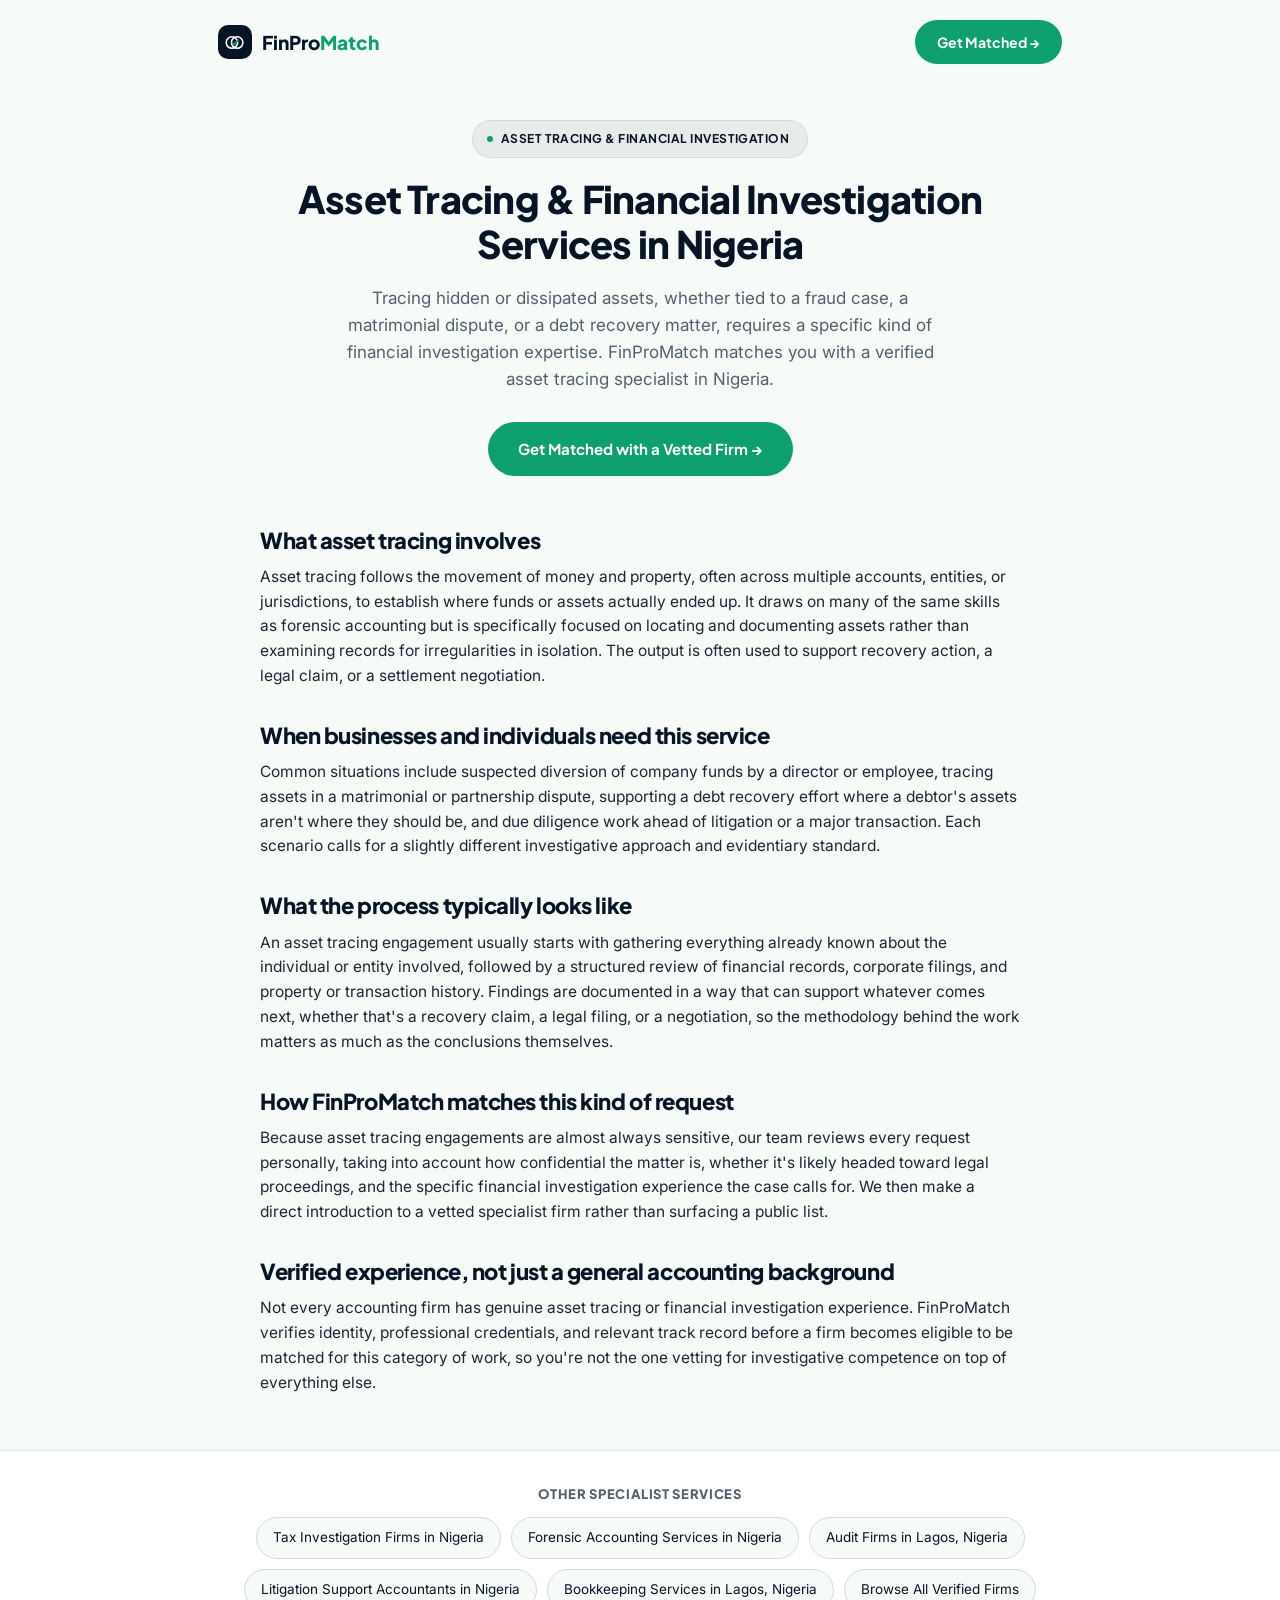
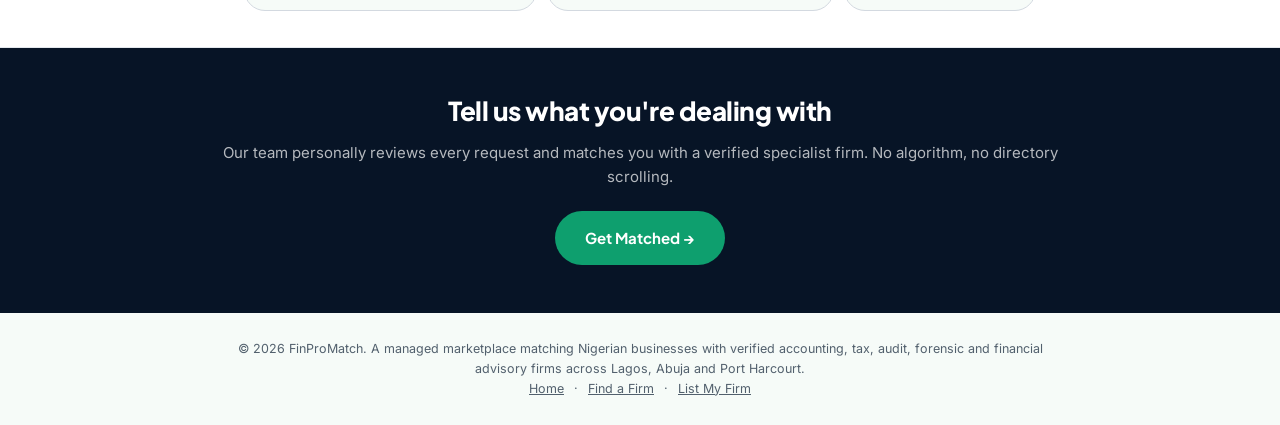
==== asset-tracing-nigeria.html @ 742165a4 "a" ====
<!DOCTYPE html>
<html lang="en">
<head>
<meta charset="UTF-8">
<meta name="viewport" content="width=device-width, initial-scale=1.0">
<title>Asset Tracing Services in Nigeria | FinProMatch</title>
<meta name="description" content="Need asset tracing or financial investigation services in Nigeria? Get matched with a verified specialist firm experienced in tracing hidden or dissipated assets.">
<meta property="og:title" content="Asset Tracing Services in Nigeria | FinProMatch">
<meta property="og:description" content="Need asset tracing or financial investigation services in Nigeria? Get matched with a verified specialist firm experienced in tracing hidden or dissipated assets.">
<meta property="og:type" content="website">
<meta property="og:locale" content="en_NG">
<link rel="canonical" href="https://finpromatch.vercel.app/asset-tracing-nigeria">
<link rel="stylesheet" href="/landing.css">
<link href="https://fonts.googleapis.com/css2?family=Inter:wght@400;500;600;700&family=Plus+Jakarta+Sans:wght@700;800&display=swap" rel="stylesheet">
</head>
<body>

<nav class="lp-nav">
  <div class="container">
    <a href="/" class="lp-brand">
      <div class="lp-brand-mark"><svg viewBox="0 0 48 48" fill="none" xmlns="http://www.w3.org/2000/svg">
  <circle cx="18" cy="24" r="13" stroke="#fff" stroke-width="3.6"/>
  <circle cx="30" cy="24" r="13" stroke="#fff" stroke-width="3.6"/>
  <path d="M19 24.5l4 4.2 9-10" stroke="#0E9F6E" stroke-width="3.8" stroke-linecap="round" stroke-linejoin="round"/>
</svg></div>
      <div class="lp-brand-name">FinPro<span>Match</span></div>
    </a>
    <a href="/#client" class="lp-nav-cta">Get Matched →</a>
  </div>
</nav>

<div class="lp-hero">
  <div class="container">
    <span class="lp-eyebrow">Asset Tracing & Financial Investigation</span>
    <h1>Asset Tracing & Financial Investigation Services in Nigeria</h1>
    <p class="lede">Tracing hidden or dissipated assets, whether tied to a fraud case, a matrimonial dispute, or a debt recovery matter, requires a specific kind of financial investigation expertise. FinProMatch matches you with a verified asset tracing specialist in Nigeria.</p>
    <div class="lp-hero-ctas">
      <a href="/#client" class="lp-btn">Get Matched with a Vetted Firm →</a>
    </div>
  </div>
</div>

<div class="lp-content">
<h2>What asset tracing involves</h2>
<p>Asset tracing follows the movement of money and property, often across multiple accounts, entities, or jurisdictions, to establish where funds or assets actually ended up. It draws on many of the same skills as forensic accounting but is specifically focused on locating and documenting assets rather than examining records for irregularities in isolation. The output is often used to support recovery action, a legal claim, or a settlement negotiation.</p>

<h2>When businesses and individuals need this service</h2>
<p>Common situations include suspected diversion of company funds by a director or employee, tracing assets in a matrimonial or partnership dispute, supporting a debt recovery effort where a debtor's assets aren't where they should be, and due diligence work ahead of litigation or a major transaction. Each scenario calls for a slightly different investigative approach and evidentiary standard.</p>

<h2>What the process typically looks like</h2>
<p>An asset tracing engagement usually starts with gathering everything already known about the individual or entity involved, followed by a structured review of financial records, corporate filings, and property or transaction history. Findings are documented in a way that can support whatever comes next, whether that's a recovery claim, a legal filing, or a negotiation, so the methodology behind the work matters as much as the conclusions themselves.</p>

<h2>How FinProMatch matches this kind of request</h2>
<p>Because asset tracing engagements are almost always sensitive, our team reviews every request personally, taking into account how confidential the matter is, whether it's likely headed toward legal proceedings, and the specific financial investigation experience the case calls for. We then make a direct introduction to a vetted specialist firm rather than surfacing a public list.</p>

<h2>Verified experience, not just a general accounting background</h2>
<p>Not every accounting firm has genuine asset tracing or financial investigation experience. FinProMatch verifies identity, professional credentials, and relevant track record before a firm becomes eligible to be matched for this category of work, so you're not the one vetting for investigative competence on top of everything else.</p>
</div>

<div class="lp-related">
  <div class="container">
    <h3>Other specialist services</h3>
    <div class="lp-related-grid">
      <a href="/tax-investigation-firms-nigeria">Tax Investigation Firms in Nigeria</a>
      <a href="/forensic-accounting-nigeria">Forensic Accounting Services in Nigeria</a>
      <a href="/audit-firms-lagos">Audit Firms in Lagos, Nigeria</a>
      <a href="/litigation-support-nigeria">Litigation Support Accountants in Nigeria</a>
      <a href="/bookkeeping-services-lagos">Bookkeeping Services in Lagos, Nigeria</a>
      <a href="/#firms">Browse All Verified Firms</a>
    </div>
  </div>
</div>

<div class="lp-cta-band">
  <div class="container">
    <h2>Tell us what you're dealing with</h2>
    <p>Our team personally reviews every request and matches you with a verified specialist firm. No algorithm, no directory scrolling.</p>
    <a href="/#client" class="lp-btn">Get Matched →</a>
  </div>
</div>

<footer class="lp-footer">
  <div class="container">
    <p>© 2026 FinProMatch. A managed marketplace matching Nigerian businesses with verified accounting, tax, audit, forensic and financial advisory firms across Lagos, Abuja and Port Harcourt.
    <br><a href="/">Home</a> · <a href="/#firms">Find a Firm</a> · <a href="/#list-firm">List My Firm</a></p>
  </div>
</footer>

</body>
</html>
---- landing.css ----
:root{
  --cream:#F6FBF8;
  --cream-deep:#EAF4EE;
  --orange:#0E9F6E;
  --orange-dark:#0B7A54;
  --maroon:#071426;
  --maroon-deep:#040E1A;
  --ink:#071426;
  --ink-soft:#52606D;
  --paper-card:#FFFFFF;
  --line:#E4E8ED;
  --line-strong:#D3D9E0;
  --radius:16px;
  --radius-sm:10px;
  --radius-pill:999px;
}
*{box-sizing:border-box;}
body{
  margin:0;background:var(--cream);color:var(--ink);
  font-family:'Inter',sans-serif;font-size:16px;line-height:1.6;
  -webkit-font-smoothing:antialiased;overflow-x:hidden;
}
h1,h2,h3{font-family:'Plus Jakarta Sans',sans-serif;font-weight:800;color:var(--ink);margin:0;letter-spacing:-0.02em;line-height:1.15;}
.container{max-width:900px;margin:0 auto;padding:0 28px;}
a{color:inherit;}

/* nav */
.lp-nav{padding:20px 0;}
.lp-nav .container{display:flex;align-items:center;justify-content:space-between;}
.lp-brand{display:flex;align-items:center;gap:10px;text-decoration:none;}
.lp-brand-mark{width:34px;height:34px;background:var(--maroon);border-radius:10px;display:flex;align-items:center;justify-content:center;flex:0 0 auto;}
.lp-brand-mark svg{width:62%;height:62%;}
.lp-brand-name{font-family:'Plus Jakarta Sans',sans-serif;font-weight:800;font-size:19px;color:var(--ink);}
.lp-brand-name span{color:var(--orange);}
.lp-nav-cta{
  background:var(--orange);color:#fff;border:none;padding:11px 22px;border-radius:var(--radius-pill);
  font-family:'Plus Jakarta Sans',sans-serif;font-weight:700;font-size:14px;text-decoration:none;
  display:inline-block;
}

/* hero */
.lp-hero{padding:36px 0 8px;text-align:center;}
.lp-eyebrow{
  display:inline-flex;align-items:center;gap:8px;font-family:'Plus Jakarta Sans',sans-serif;font-weight:700;
  font-size:12px;letter-spacing:.04em;text-transform:uppercase;padding:8px 18px 8px 14px;
  border-radius:var(--radius-pill);background:rgba(0,0,0,0.06);color:var(--ink);border:1px solid rgba(0,0,0,0.08);
  margin-bottom:18px;
}
.lp-eyebrow::before{content:'';width:6px;height:6px;border-radius:50%;background:var(--orange);}
.lp-hero h1{font-size:38px;max-width:760px;margin:0 auto;line-height:1.2;}
.lp-hero .lede{font-size:17px;color:var(--ink-soft);max-width:620px;margin:18px auto 0;}
.lp-hero-ctas{margin-top:28px;}
.lp-btn{
  background:var(--orange);color:#fff;border:none;padding:15px 30px;border-radius:var(--radius-pill);
  font-family:'Plus Jakarta Sans',sans-serif;font-weight:700;font-size:15px;text-decoration:none;
  display:inline-block;
}

/* body content */
.lp-content{padding:44px 0 20px;max-width:760px;margin:0 auto;}
.lp-content h2{font-size:22px;margin:34px 0 12px;}
.lp-content h2:first-child{margin-top:0;}
.lp-content p{font-size:15.5px;color:#1A2733;margin:0 0 14px;}
.lp-content ul{padding-left:20px;margin:0 0 14px;}
.lp-content li{font-size:15.5px;color:#1A2733;margin-bottom:6px;}

/* related services */
.lp-related{background:var(--paper-card);border-top:1px solid var(--line);border-bottom:1px solid var(--line);padding:36px 0;margin-top:20px;}
.lp-related h3{font-size:13px;text-transform:uppercase;letter-spacing:.05em;color:var(--ink-soft);margin-bottom:16px;text-align:center;}
.lp-related-grid{display:flex;flex-wrap:wrap;gap:10px;justify-content:center;}
.lp-related-grid a{
  padding:9px 16px;border:1px solid var(--line-strong);border-radius:var(--radius-pill);
  font-size:13.5px;text-decoration:none;color:var(--ink);background:var(--cream);
}
.lp-related-grid a:hover{border-color:var(--orange);color:var(--orange-dark);}

/* closing cta band */
.lp-cta-band{background:var(--maroon);color:#fff;text-align:center;padding:48px 0;margin-top:0;}
.lp-cta-band h2{color:#fff;font-size:26px;margin-bottom:10px;}
.lp-cta-band p{color:rgba(255,255,255,.7);font-size:15px;margin-bottom:22px;}

/* footer */
.lp-footer{padding:26px 0;text-align:center;}
.lp-footer p{font-size:12.5px;color:var(--ink-soft);margin:0;}
.lp-footer a{color:var(--ink-soft);text-decoration:underline;margin:0 6px;}

@media(max-width:640px){
  .lp-hero h1{font-size:28px;}
  .lp-hero .lede{font-size:15px;}
  .lp-content h2{font-size:19px;}
}
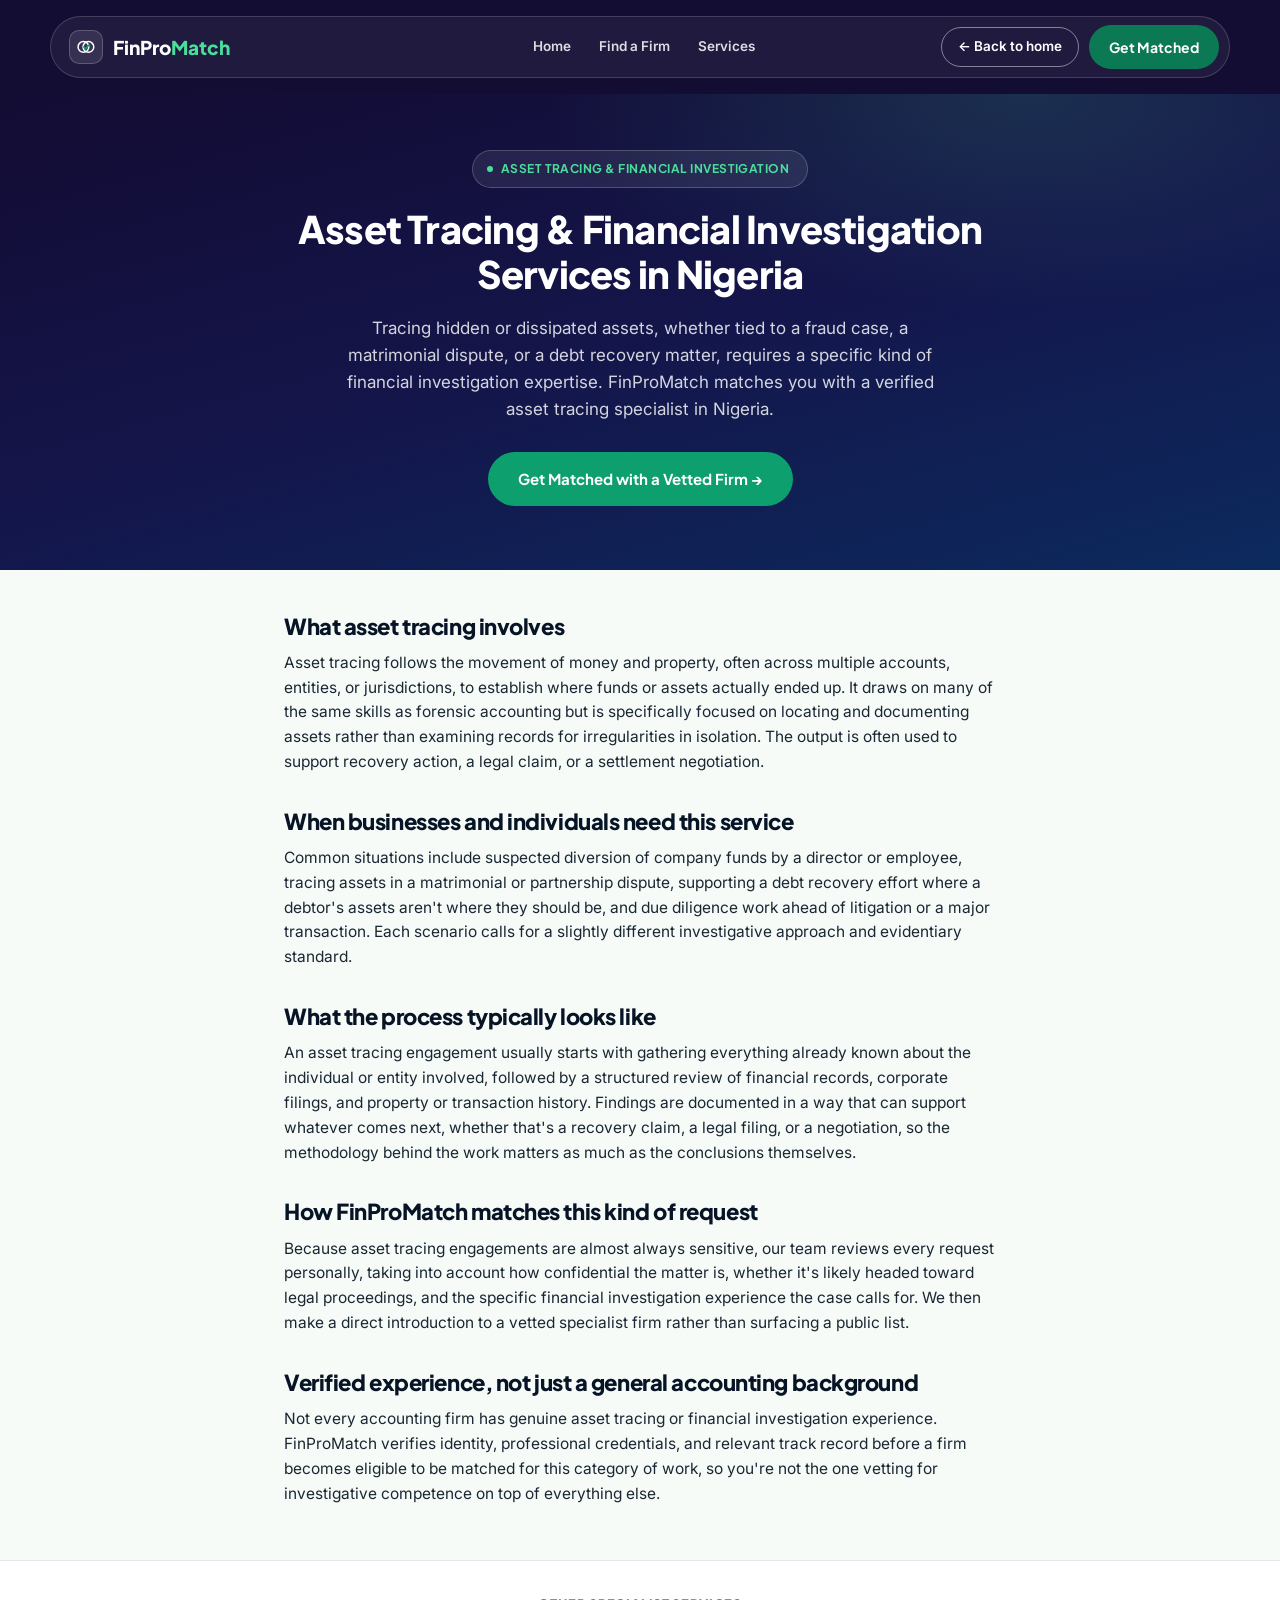
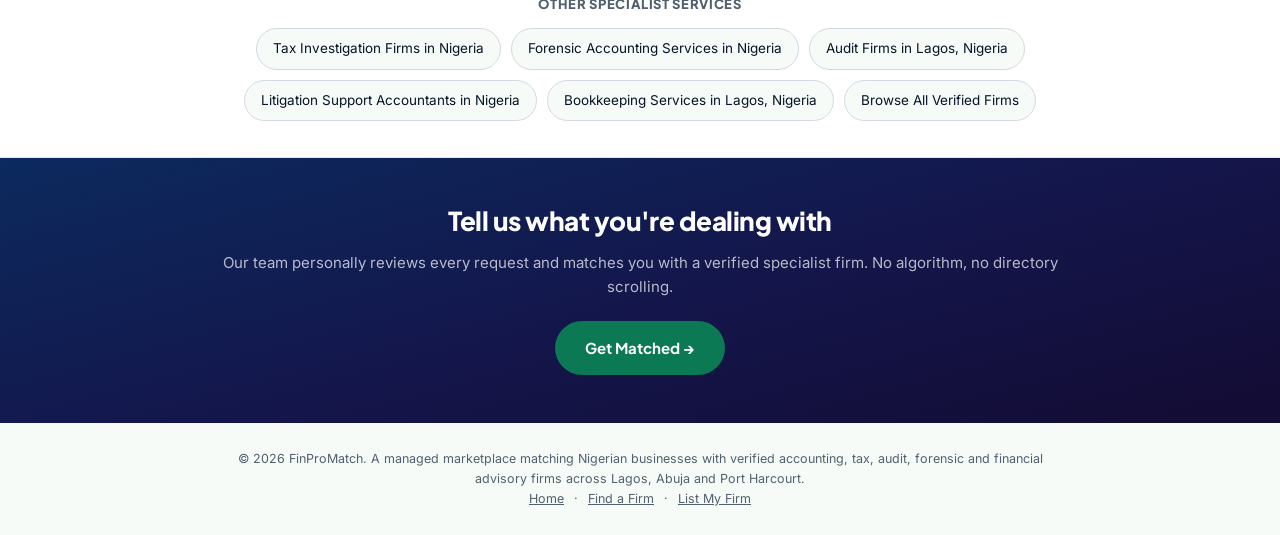
==== commit 067e30db: "a" ====
--- a/asset-tracing-nigeria.html
+++ b/asset-tracing-nigeria.html
@@ -25,7 +25,15 @@
 </svg></div>
       <div class="lp-brand-name">FinPro<span>Match</span></div>
     </a>
-    <a href="/#client" class="lp-nav-cta">Get Matched →</a>
+    <div class="lp-nav-links">
+      <a href="/">Home</a>
+      <a href="/#firms">Find a Firm</a>
+      <a href="/#services">Services</a>
+    </div>
+    <div class="lp-nav-right">
+      <a href="/" class="lp-nav-home">← <span class="lp-long">Back to home</span><span class="lp-short">Home</span></a>
+      <a href="/#client" class="lp-nav-cta">Get Matched</a>
+    </div>
   </div>
 </nav>
 
@@ -86,5 +94,14 @@
   </div>
 </footer>
 
+<div class="lp-loader" id="lp-loader" aria-hidden="true"><div class="lp-loader-mark"><svg viewBox="0 0 48 48" fill="none"><circle cx="18" cy="24" r="13" stroke="#fff" stroke-width="3.6"/><circle cx="30" cy="24" r="13" stroke="#fff" stroke-width="3.6"/><path d="M19 24.5l4 4.2 9-10" stroke="#4ADE9B" stroke-width="3.8" stroke-linecap="round" stroke-linejoin="round"/></svg></div><div class="lp-loader-bar"></div></div>
+<script>
+(function(){var l=document.getElementById('lp-loader');
+document.addEventListener('click',function(e){var a=e.target.closest&&e.target.closest('a[href]');
+if(!a||e.defaultPrevented||e.metaKey||e.ctrlKey||e.shiftKey||a.target==='_blank')return;
+var u=new URL(a.href,location.href);if(u.origin!==location.origin)return;
+if(u.pathname===location.pathname&&u.hash)return;l.classList.add('show');});
+window.addEventListener('pageshow',function(){l.classList.remove('show');});})();
+</script>
 </body>
-</html>
+</html>
--- a/landing.css
+++ b/landing.css
@@ -57,7 +57,7 @@
 }
 
 /* body content */
-.lp-content{padding:44px 0 20px;max-width:760px;margin:0 auto;}
+.lp-content{padding:44px 24px 20px;max-width:760px;margin:0 auto;}
 .lp-content h2{font-size:22px;margin:34px 0 12px;}
 .lp-content h2:first-child{margin-top:0;}
 .lp-content p{font-size:15.5px;color:#1A2733;margin:0 0 14px;}
@@ -89,3 +89,62 @@
   .lp-hero .lede{font-size:15px;}
   .lp-content h2{font-size:19px;}
 }
+
+/* ===== Refreshed palette + nav (matches the main site) ===== */
+:root{--deep:#130c33;--indigo:#14154a;--blue:#0c2a5e;--mint:#4ADE9B;}
+body{background:var(--cream);}
+.lp-nav{background:var(--deep);padding:16px 20px;position:sticky;top:0;z-index:20;}
+.lp-nav .container{max-width:1180px;padding:8px 10px 8px 18px;display:grid;grid-template-columns:1fr auto 1fr;gap:12px;
+  background:rgba(255,255,255,.06);border:1px solid rgba(255,255,255,.16);border-radius:999px;}
+.lp-brand-mark{background:rgba(255,255,255,.1);border:1px solid rgba(255,255,255,.2);}
+.lp-brand-name{color:#fff;}
+.lp-brand-name span{color:#4ADE9B;}
+.lp-nav-links{display:flex;gap:4px;justify-self:center;}
+.lp-nav-links a{color:rgba(255,255,255,.85);text-decoration:none;font-weight:600;font-size:13.5px;padding:9px 12px;border-radius:999px;}
+.lp-nav-links a:hover{background:rgba(255,255,255,.12);color:#fff;}
+.lp-nav-right{display:flex;gap:10px;align-items:center;justify-self:end;}
+.lp-nav-home{color:#fff;text-decoration:none;font-weight:600;font-size:13.5px;padding:8.5px 16px;border:1.5px solid rgba(255,255,255,.45);border-radius:999px;white-space:nowrap;}
+.lp-nav-home:hover{background:rgba(255,255,255,.12);border-color:#fff;}
+.lp-nav-cta{background:#0B7A54;padding:11px 20px;}
+.lp-nav-cta:hover{background:#0E9F6E;}
+.lp-hero{background:radial-gradient(800px 360px at 80% 0%,rgba(74,222,155,.14),transparent 60%),linear-gradient(165deg,var(--deep) 0%,var(--indigo) 50%,var(--blue) 100%);padding:56px 0 64px;}
+.lp-hero h1{color:#fff;}
+.lp-hero .lede{color:rgba(255,255,255,.82);}
+.lp-eyebrow{background:rgba(255,255,255,.08);border-color:rgba(255,255,255,.2);color:var(--mint);}
+.lp-eyebrow::before{background:var(--mint);}
+.lp-btn{background:#0B7A54;}
+.lp-btn:hover{background:#0E9F6E;}
+.lp-hero .lp-btn{background:#0E9F6E;}
+.lp-cta-band{background:linear-gradient(165deg,var(--blue) 0%,var(--indigo) 55%,var(--deep) 100%);}
+.lp-related-grid a:hover{border-color:#0B7A54;color:#0B7A54;}
+@media(max-width:820px){
+  .lp-nav .container{display:flex;justify-content:space-between;}
+  .lp-nav-links{display:none;}
+}
+@media(max-width:480px){
+  .lp-nav-home{padding:8px 12px;font-size:13px;}
+  .lp-nav-cta{padding:10px 14px;font-size:13px;}
+  .lp-brand-name{font-size:17px;}
+}
+@media(min-width:561px){.lp-short{display:none;}}
+@media(max-width:560px){
+  .lp-long{display:none;}
+  .lp-short{display:inline;}
+  .lp-nav{padding:12px 12px;}
+  .lp-nav .container{padding:6px 8px 6px 12px;gap:6px;}
+  .lp-nav-right{gap:6px;}
+  .lp-brand-mark{width:30px;height:30px;}
+  .lp-brand-name{font-size:16px;}
+  .lp-nav-cta{white-space:nowrap;}
+}
+
+/* page-change loading screen */
+.lp-loader{position:fixed;inset:0;z-index:9999;display:flex;flex-direction:column;align-items:center;justify-content:center;gap:22px;
+  background:linear-gradient(165deg,#130c33 0%,#14154a 55%,#0c2a5e 100%);opacity:0;visibility:hidden;transition:opacity .2s ease,visibility .2s ease;}
+.lp-loader.show{opacity:1;visibility:visible;}
+.lp-loader-mark{width:84px;height:84px;border-radius:22px;background:rgba(255,255,255,.1);border:1px solid rgba(255,255,255,.22);display:flex;align-items:center;justify-content:center;animation:lpBeat 1.15s ease-in-out infinite;}
+.lp-loader-mark svg{width:62%;height:62%;}
+.lp-loader-bar{width:120px;height:3px;border-radius:3px;background:rgba(255,255,255,.18);overflow:hidden;}
+.lp-loader-bar::after{content:"";display:block;height:100%;width:40%;border-radius:3px;background:#4ADE9B;animation:lpSlide 1s ease-in-out infinite;}
+@keyframes lpSlide{0%{transform:translateX(-100%);}100%{transform:translateX(300%);}}
+@keyframes lpBeat{0%,100%{transform:scale(1);}20%{transform:scale(1.12);}40%{transform:scale(.98);}60%{transform:scale(1.06);}}
